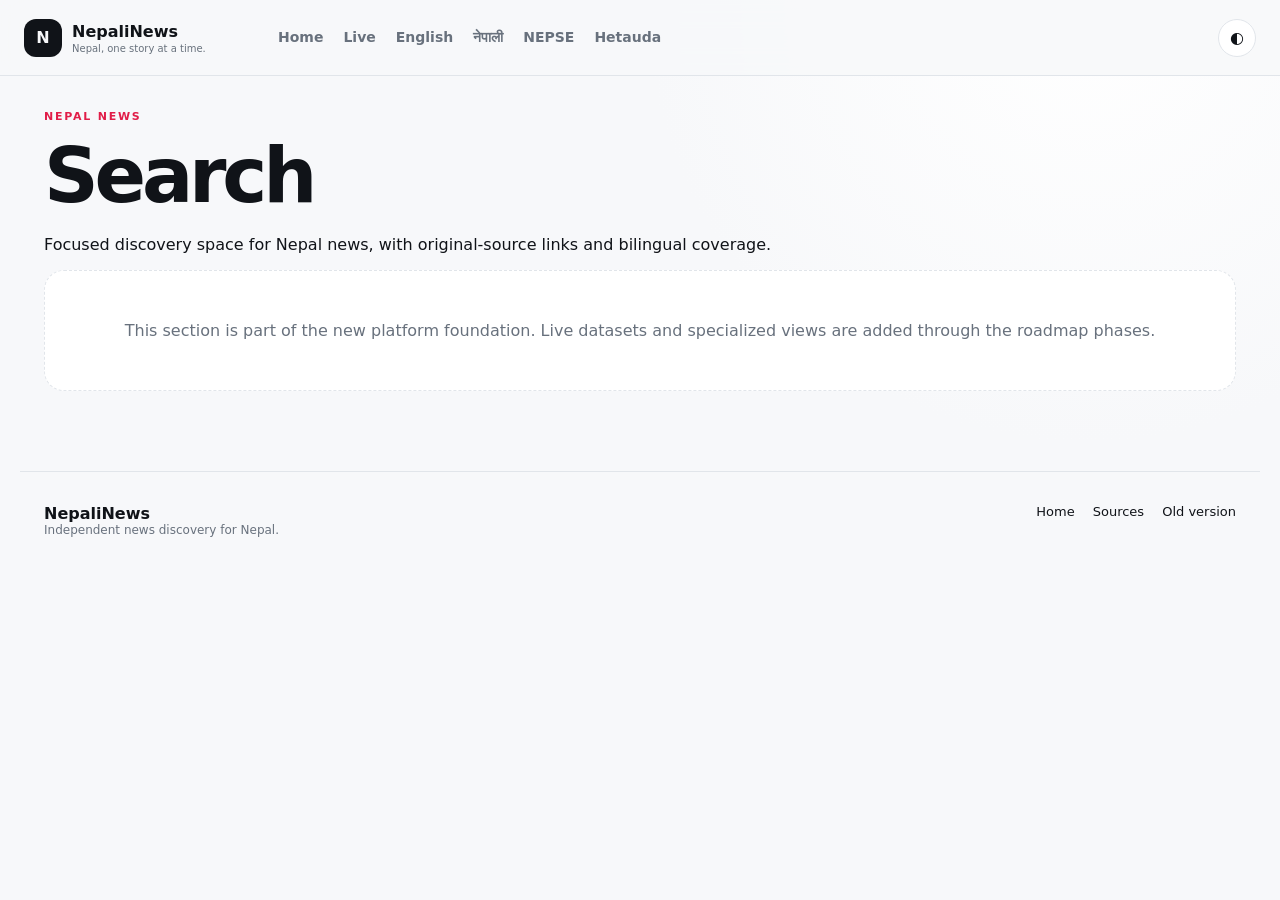
==== search.html @ 32b51710 "feat: build new NepaliNews platform foundation" ====
<!doctype html><html lang="en"><head><meta charset="utf-8"><meta name="viewport" content="width=device-width,initial-scale=1"><title>search — NepaliNews</title><link rel="stylesheet" href="./css/design-system.css"><link rel="stylesheet" href="./css/components.css"><link rel="stylesheet" href="./css/responsive.css"></head><body><header class="topbar"><a class="brand" href="./"><span class="brand-mark">N</span><span><b>NepaliNews</b><small>Nepal, one story at a time.</small></span></a><nav><a href="./">Home</a><a href="./live.html">Live</a><a href="./english.html">English</a><a href="./nepali.html">नेपाली</a><a href="./nepse.html">NEPSE</a><a href="./hetauda.html">Hetauda</a></nav><div class="actions"><button class="iconbtn" onclick="document.body.classList.toggle('dark')">◐</button></div></header><main><div class="eyebrow">NEPAL NEWS</div><h1>Search</h1><p>Focused discovery space for Nepal news, with original-source links and bilingual coverage.</p><div class="empty">This section is part of the new platform foundation. Live datasets and specialized views are added through the roadmap phases.</div></main><footer><div><b>NepaliNews</b><span>Independent news discovery for Nepal.</span></div><div><a href="./">Home</a><a href="./sources.html">Sources</a><a href="./old/">Old version</a></div></footer></body></html>
---- css/design-system.css ----
:root{font-family:Inter,ui-sans-serif,system-ui,-apple-system,BlinkMacSystemFont,"Segoe UI",sans-serif;color:#101318;background:#f7f8fa;--bg:#f7f8fa;--surface:#fff;--surface2:#eef1f5;--text:#101318;--muted:#68717d;--line:#e1e5ea;--accent:#e11d48;--shadow:0 18px 50px rgba(16,19,24,.08)}*{box-sizing:border-box}html{scroll-behavior:smooth}body{margin:0;background:radial-gradient(circle at 85% 0%,#fff 0,#f7f8fa 36%);color:var(--text)}body.dark{--bg:#0b0d10;--surface:#12161b;--surface2:#1a2027;--text:#f4f6f8;--muted:#9ba5b1;--line:#29313a;background:#0b0d10}a{color:inherit;text-decoration:none}button{font:inherit}main{max-width:1240px;margin:auto;padding:34px 24px 80px}.eyebrow{font-size:11px;font-weight:800;letter-spacing:.16em;color:var(--accent)}h1,h2,p{margin-top:0}h1{font-size:clamp(42px,6vw,76px);line-height:.98;letter-spacing:-.055em;margin:16px 0 22px}h1 em{font-style:normal;color:var(--accent)}h2{font-size:32px;letter-spacing:-.035em;margin:8px 0}.topbar{height:76px;display:flex;align-items:center;gap:34px;padding:0 24px;position:sticky;top:0;z-index:10;background:color-mix(in srgb,var(--bg) 86%,transparent);backdrop-filter:blur(18px);border-bottom:1px solid var(--line)}.brand{display:flex;align-items:center;gap:10px;min-width:220px}.brand-mark{display:grid;place-items:center;width:38px;height:38px;border-radius:12px;background:var(--text);color:var(--bg);font-weight:900}.brand b{display:block}.brand small{display:block;color:var(--muted);font-size:10px;margin-top:2px}.topbar nav{display:flex;gap:20px;flex:1}.topbar nav a{font-size:14px;color:var(--muted);font-weight:650}.topbar nav a:hover{color:var(--text)}.actions{display:flex;gap:8px}.iconbtn{width:38px;height:38px;border:1px solid var(--line);background:var(--surface);border-radius:999px;color:var(--text);cursor:pointer}.hero{display:grid;grid-template-columns:1fr 300px;gap:50px;align-items:center;padding:72px 0 46px}.hero p{max-width:680px;color:var(--muted);font-size:17px;line-height:1.7}.hero-actions{display:flex;gap:10px;margin-top:28px}.primary,.secondary{padding:13px 18px;border-radius:13px;font-weight:750}.primary{background:var(--text);color:var(--bg)}.secondary{background:var(--surface);border:1px solid var(--line)}.hero-card{background:var(--surface);border:1px solid var(--line);border-radius:28px;padding:28px;box-shadow:var(--shadow)}.hero-card span,.hero-card small{color:var(--muted);display:block}.hero-card strong{font-size:64px;line-height:1;display:block;margin:12px 0}.mini-stats{display:grid;grid-template-columns:1fr 1fr;gap:4px 16px;border-top:1px solid var(--line);padding-top:18px;margin-top:22px}.mini-stats b{font-size:22px}.ticker{display:flex;gap:18px;align-items:center;border-block:1px solid var(--line);padding:14px 0;font-size:14px}.ticker>span{font-size:10px;font-weight:900;color:var(--accent);letter-spacing:.14em}.ticker div{white-space:nowrap;overflow:hidden;text-overflow:ellipsis}.section-head{display:flex;align-items:end;justify-content:space-between;margin:64px 0 20px}.section-head>a{font-size:13px;color:var(--muted)}.story-grid{display:grid;grid-template-columns:repeat(3,1fr);gap:18px}.story{background:var(--surface);border:1px solid var(--line);border-radius:20px;padding:22px;min-height:230px;display:flex;flex-direction:column;transition:.2s;box-shadow:0 8px 30px rgba(16,19,24,.04)}.story:hover{transform:translateY(-3px);box-shadow:var(--shadow)}.story .meta{font-size:11px;color:var(--muted);margin-bottom:18px}.story h3{font-size:20px;line-height:1.25;margin:0 0 12px;letter-spacing:-.02em}.story p{color:var(--muted);font-size:13px;line-height:1.55}.story .source{margin-top:auto;display:flex;justify-content:space-between;font-size:12px;font-weight:750}.story .source a{color:var(--accent)}.topic-grid{display:grid;grid-template-columns:repeat(3,1fr);gap:12px}.topic-grid a{padding:22px;background:var(--surface);border:1px solid var(--line);border-radius:18px}.topic-grid b,.topic-grid span{display:block}.topic-grid span{color:var(--muted);font-size:12px;margin-top:6px}.trust{margin-top:70px;padding:34px;background:var(--surface2);border-radius:28px;display:grid;grid-template-columns:1.3fr 1fr;gap:30px}.trust p{color:var(--muted);line-height:1.65}.trust-points{display:grid;gap:10px;align-content:center;font-size:14px;font-weight:700}footer{border-top:1px solid var(--line);padding:32px 24px;display:grid;grid-template-columns:1fr 1fr;gap:18px;max-width:1240px;margin:auto}footer b,footer span{display:block}footer span,footer small{color:var(--muted);font-size:12px}footer>div:nth-child(2){display:flex;justify-content:flex-end;gap:18px;font-size:13px}footer small{grid-column:1/-1}.skeleton{height:230px;border-radius:20px;background:var(--surface2);animation:pulse 1.2s infinite alternate}@keyframes pulse{to{opacity:.55}}
---- css/components.css ----
.empty{padding:50px;text-align:center;color:var(--muted);background:var(--surface);border:1px dashed var(--line);border-radius:20px}.pulse{display:inline-block;width:7px;height:7px;border-radius:50%;background:var(--accent);margin-right:6px}
---- css/responsive.css ----
@media(max-width:900px){.topbar{gap:12px}.brand{min-width:auto}.brand small,.topbar nav a:nth-child(n+4){display:none}.topbar nav{gap:12px}.hero{grid-template-columns:1fr;padding-top:48px}.hero-card{display:none}.story-grid,.topic-grid{grid-template-columns:1fr 1fr}.trust{grid-template-columns:1fr}}@media(max-width:620px){main{padding:20px 16px 55px}.topbar{height:64px;padding:0 14px}.brand-mark{width:34px;height:34px}.brand b{font-size:14px}.topbar nav{display:none}.actions{margin-left:auto}.hero{padding:44px 0 34px}.hero h1{font-size:45px}.hero p{font-size:15px}.hero-actions{flex-wrap:wrap}.ticker{font-size:12px}.section-head{margin-top:46px}.section-head h2{font-size:27px}.story-grid,.topic-grid{grid-template-columns:1fr}.story{min-height:205px}.trust{padding:24px;margin-top:50px}footer{grid-template-columns:1fr;padding:26px 16px}footer>div:nth-child(2){justify-content:flex-start;flex-wrap:wrap}}
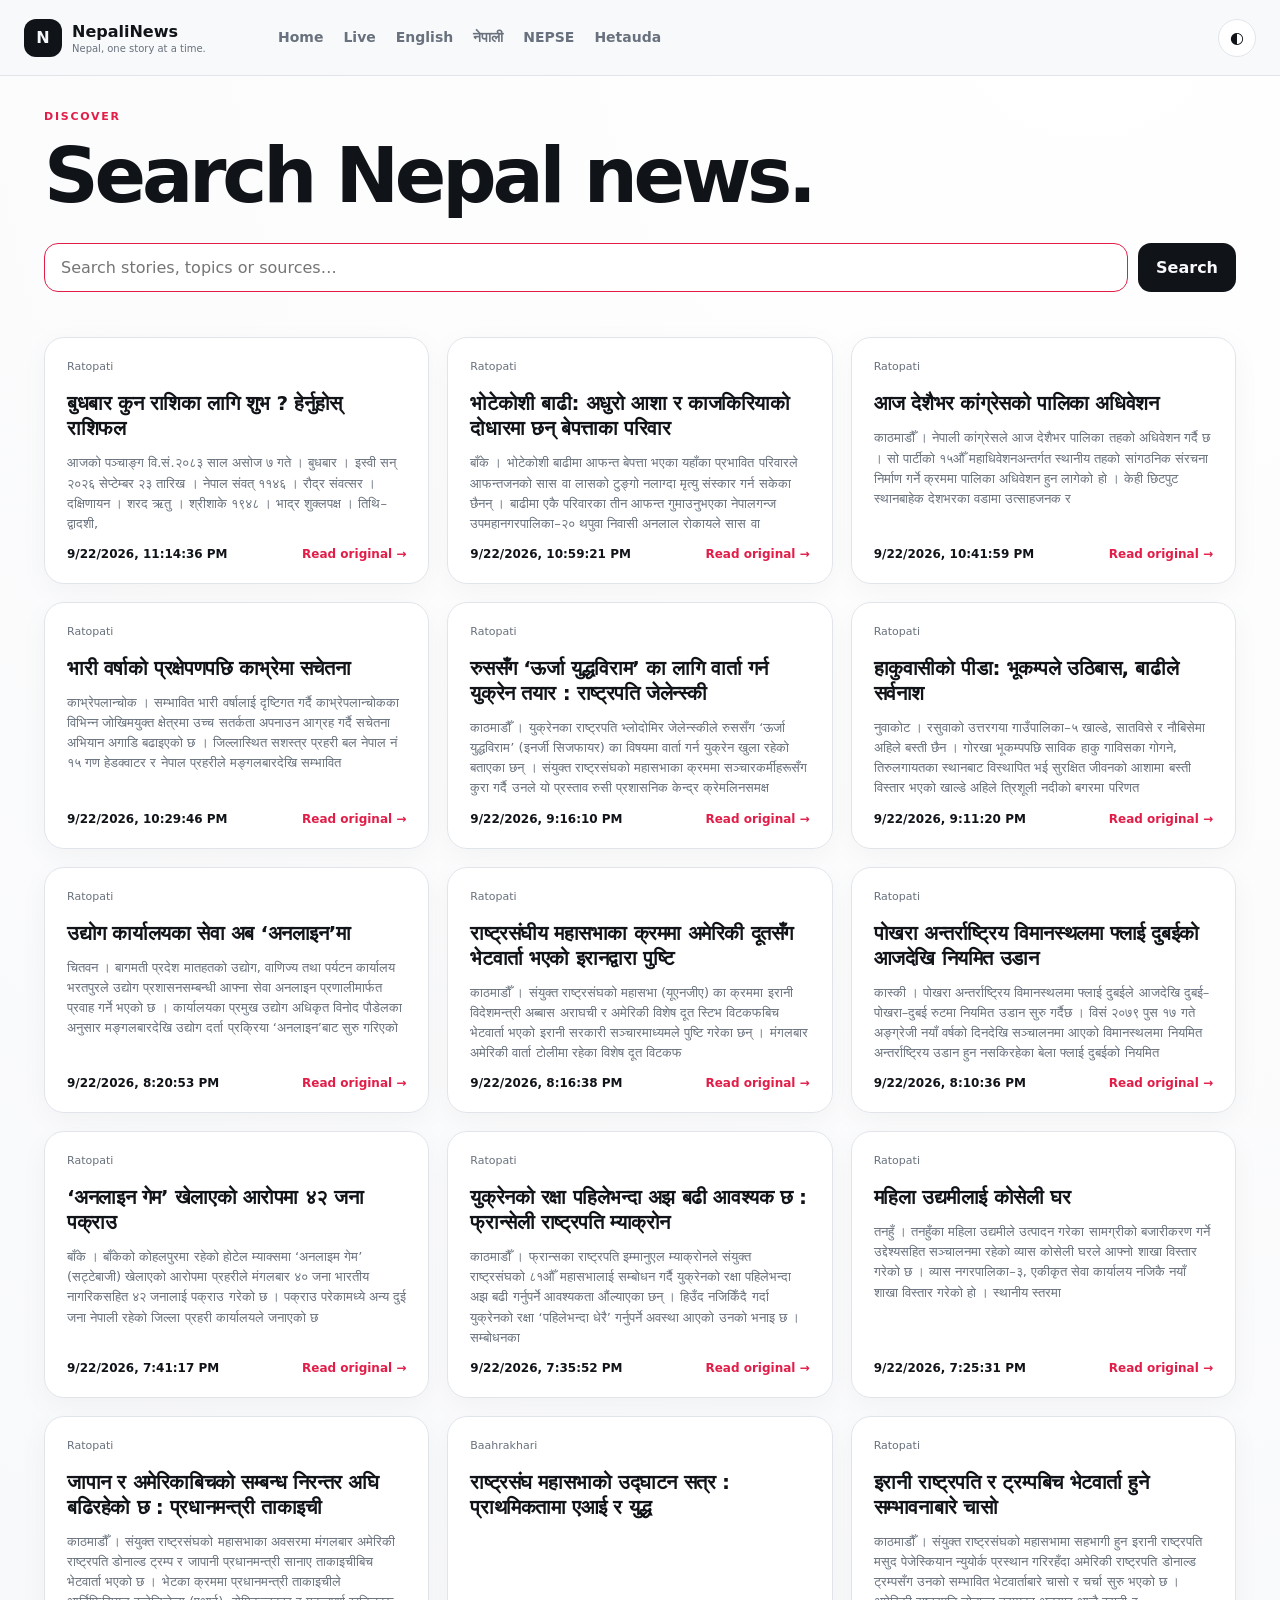
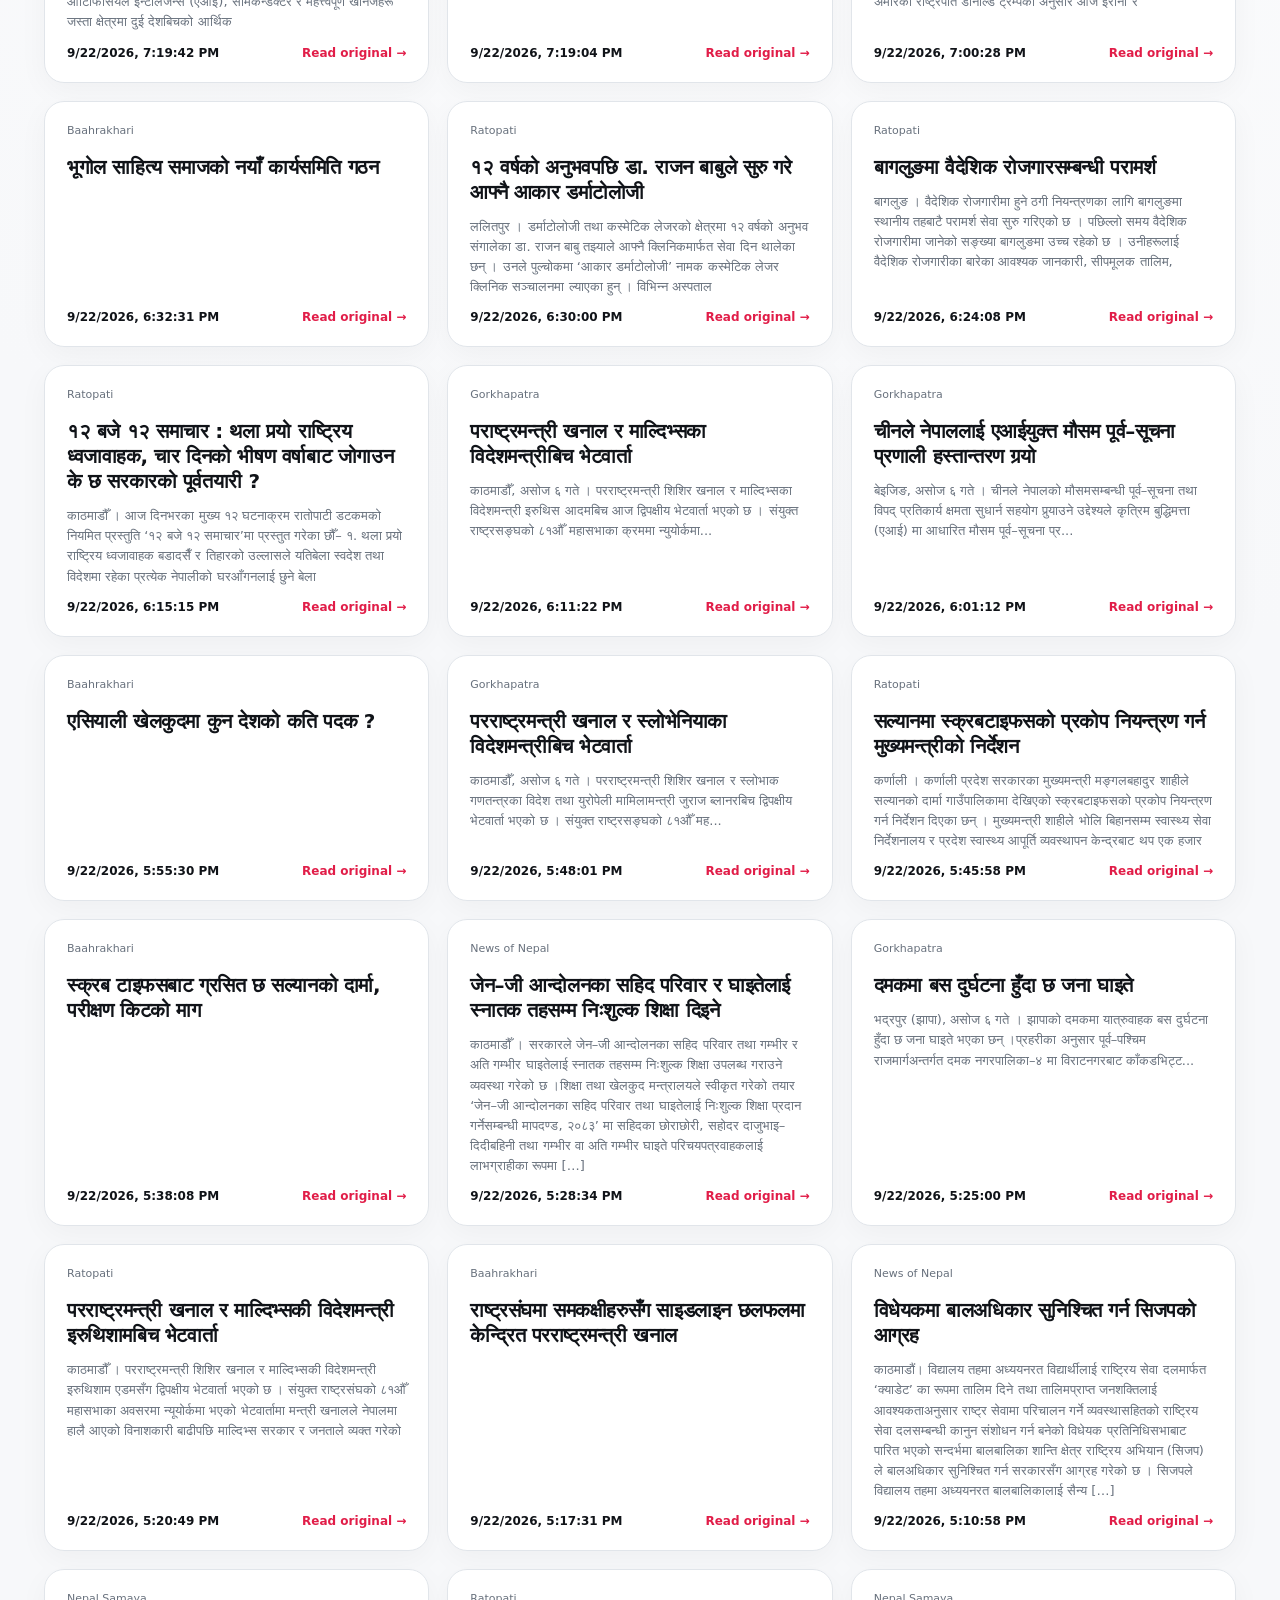
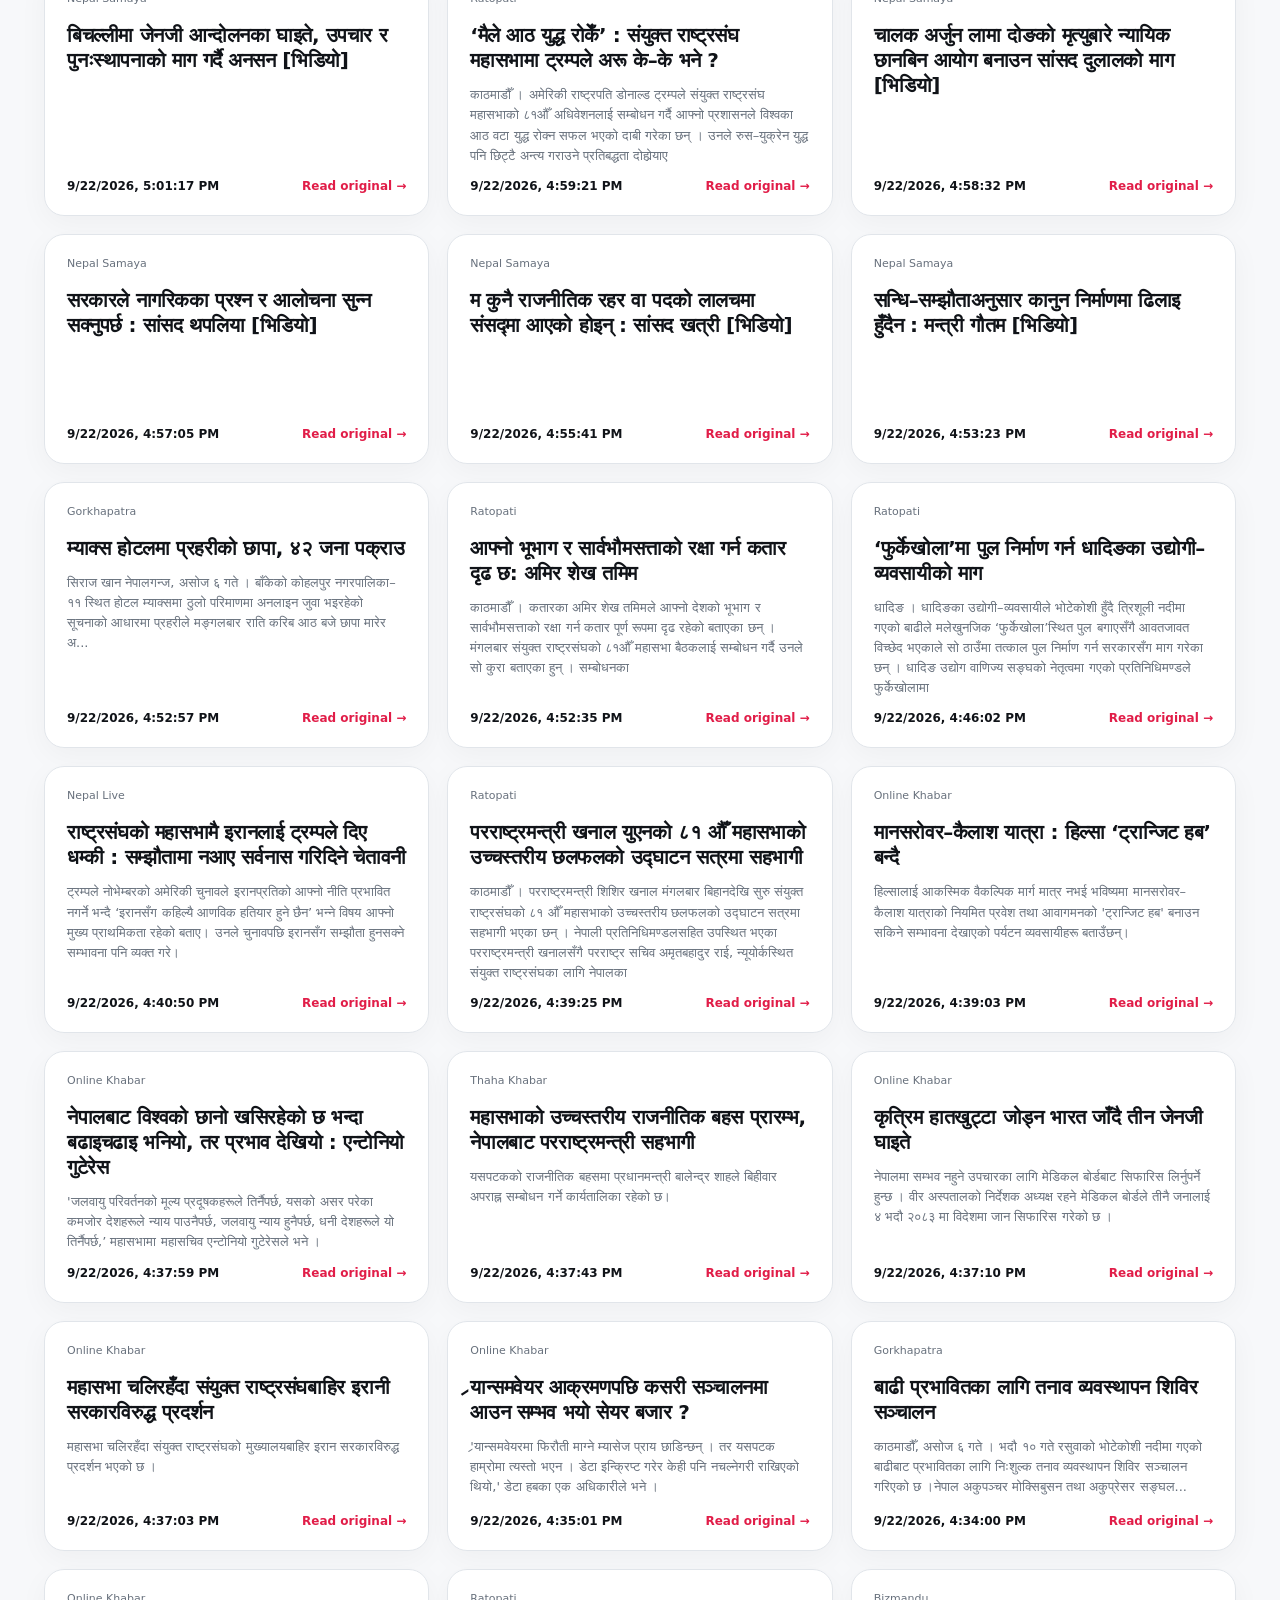
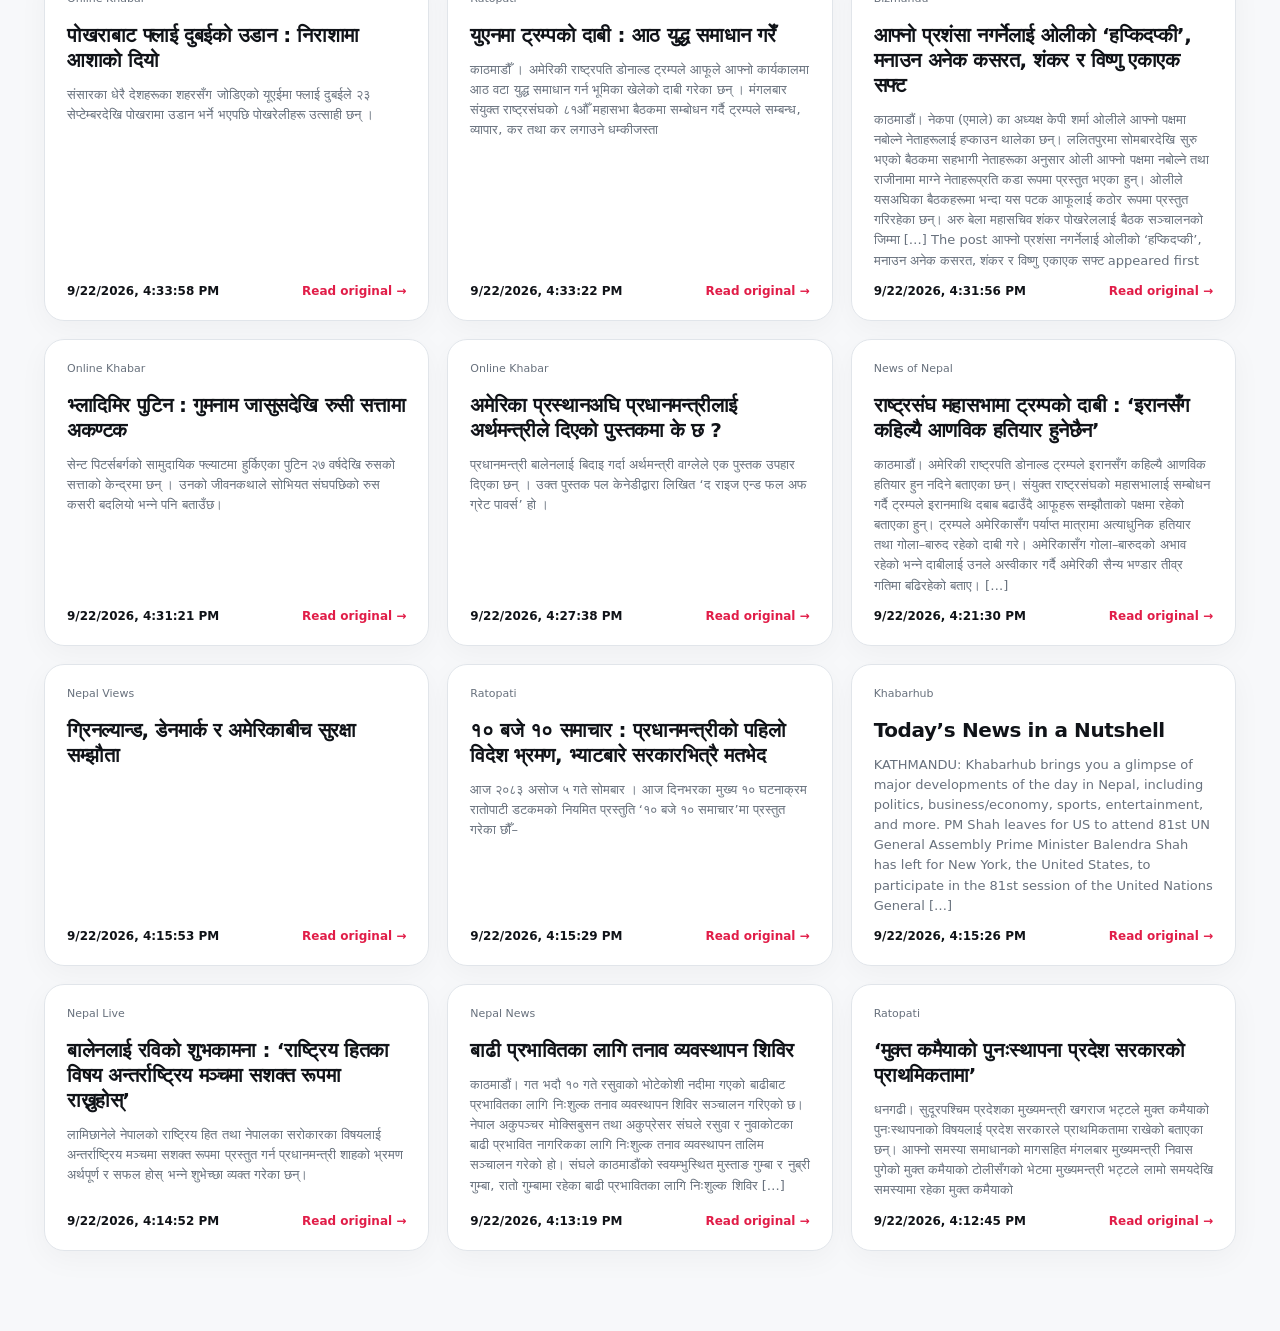
==== commit dd0d54df: "feat: add news engine clustering search and data architecture" ====
--- a/search.html
+++ b/search.html
@@ -1 +1 @@
-<!doctype html><html lang="en"><head><meta charset="utf-8"><meta name="viewport" content="width=device-width,initial-scale=1"><title>search — NepaliNews</title><link rel="stylesheet" href="./css/design-system.css"><link rel="stylesheet" href="./css/components.css"><link rel="stylesheet" href="./css/responsive.css"></head><body><header class="topbar"><a class="brand" href="./"><span class="brand-mark">N</span><span><b>NepaliNews</b><small>Nepal, one story at a time.</small></span></a><nav><a href="./">Home</a><a href="./live.html">Live</a><a href="./english.html">English</a><a href="./nepali.html">नेपाली</a><a href="./nepse.html">NEPSE</a><a href="./hetauda.html">Hetauda</a></nav><div class="actions"><button class="iconbtn" onclick="document.body.classList.toggle('dark')">◐</button></div></header><main><div class="eyebrow">NEPAL NEWS</div><h1>Search</h1><p>Focused discovery space for Nepal news, with original-source links and bilingual coverage.</p><div class="empty">This section is part of the new platform foundation. Live datasets and specialized views are added through the roadmap phases.</div></main><footer><div><b>NepaliNews</b><span>Independent news discovery for Nepal.</span></div><div><a href="./">Home</a><a href="./sources.html">Sources</a><a href="./old/">Old version</a></div></footer></body></html>+<!doctype html><html lang="en"><head><meta charset="utf-8"><meta name="viewport" content="width=device-width,initial-scale=1"><title>Search — NepaliNews</title><link rel="stylesheet" href="./css/design-system.css"><link rel="stylesheet" href="./css/components.css"><link rel="stylesheet" href="./css/responsive.css"></head><body><header class="topbar"><a class="brand" href="./"><span class="brand-mark">N</span><span><b>NepaliNews</b><small>Nepal, one story at a time.</small></span></a><nav><a href="./">Home</a><a href="./live.html">Live</a><a href="./english.html">English</a><a href="./nepali.html">नेपाली</a><a href="./nepse.html">NEPSE</a><a href="./hetauda.html">Hetauda</a></nav><div class="actions"><button data-theme class="iconbtn">◐</button></div></header><main><div class="eyebrow">DISCOVER</div><h1>Search Nepal news.</h1><form action="./search.html" class="search"><input name="q" value="" placeholder="Search stories, topics or sources…" autofocus><button class="primary">Search</button></form><div id="content" class="story-grid"></div></main><script type="module" src="./js/search.js"></script><script type="module">import{setupTheme}from"./js/ui.js";setupTheme()</script></body></html>
--- a/css/components.css
+++ b/css/components.css
@@ -1 +1 @@
-.empty{padding:50px;text-align:center;color:var(--muted);background:var(--surface);border:1px dashed var(--line);border-radius:20px}.pulse{display:inline-block;width:7px;height:7px;border-radius:50%;background:var(--accent);margin-right:6px}+.empty{padding:50px;text-align:center;color:var(--muted);background:var(--surface);border:1px dashed var(--line);border-radius:20px}.pulse{display:inline-block;width:7px;height:7px;border-radius:50%;background:var(--accent);margin-right:6px}.search{display:flex;gap:10px;margin:30px 0 45px}.search input{flex:1;min-width:0;border:1px solid var(--line);background:var(--surface);color:var(--text);border-radius:14px;padding:14px 16px;font:inherit;outline:none}.search input:focus{border-color:var(--accent)}.search .primary{border:0;cursor:pointer}
